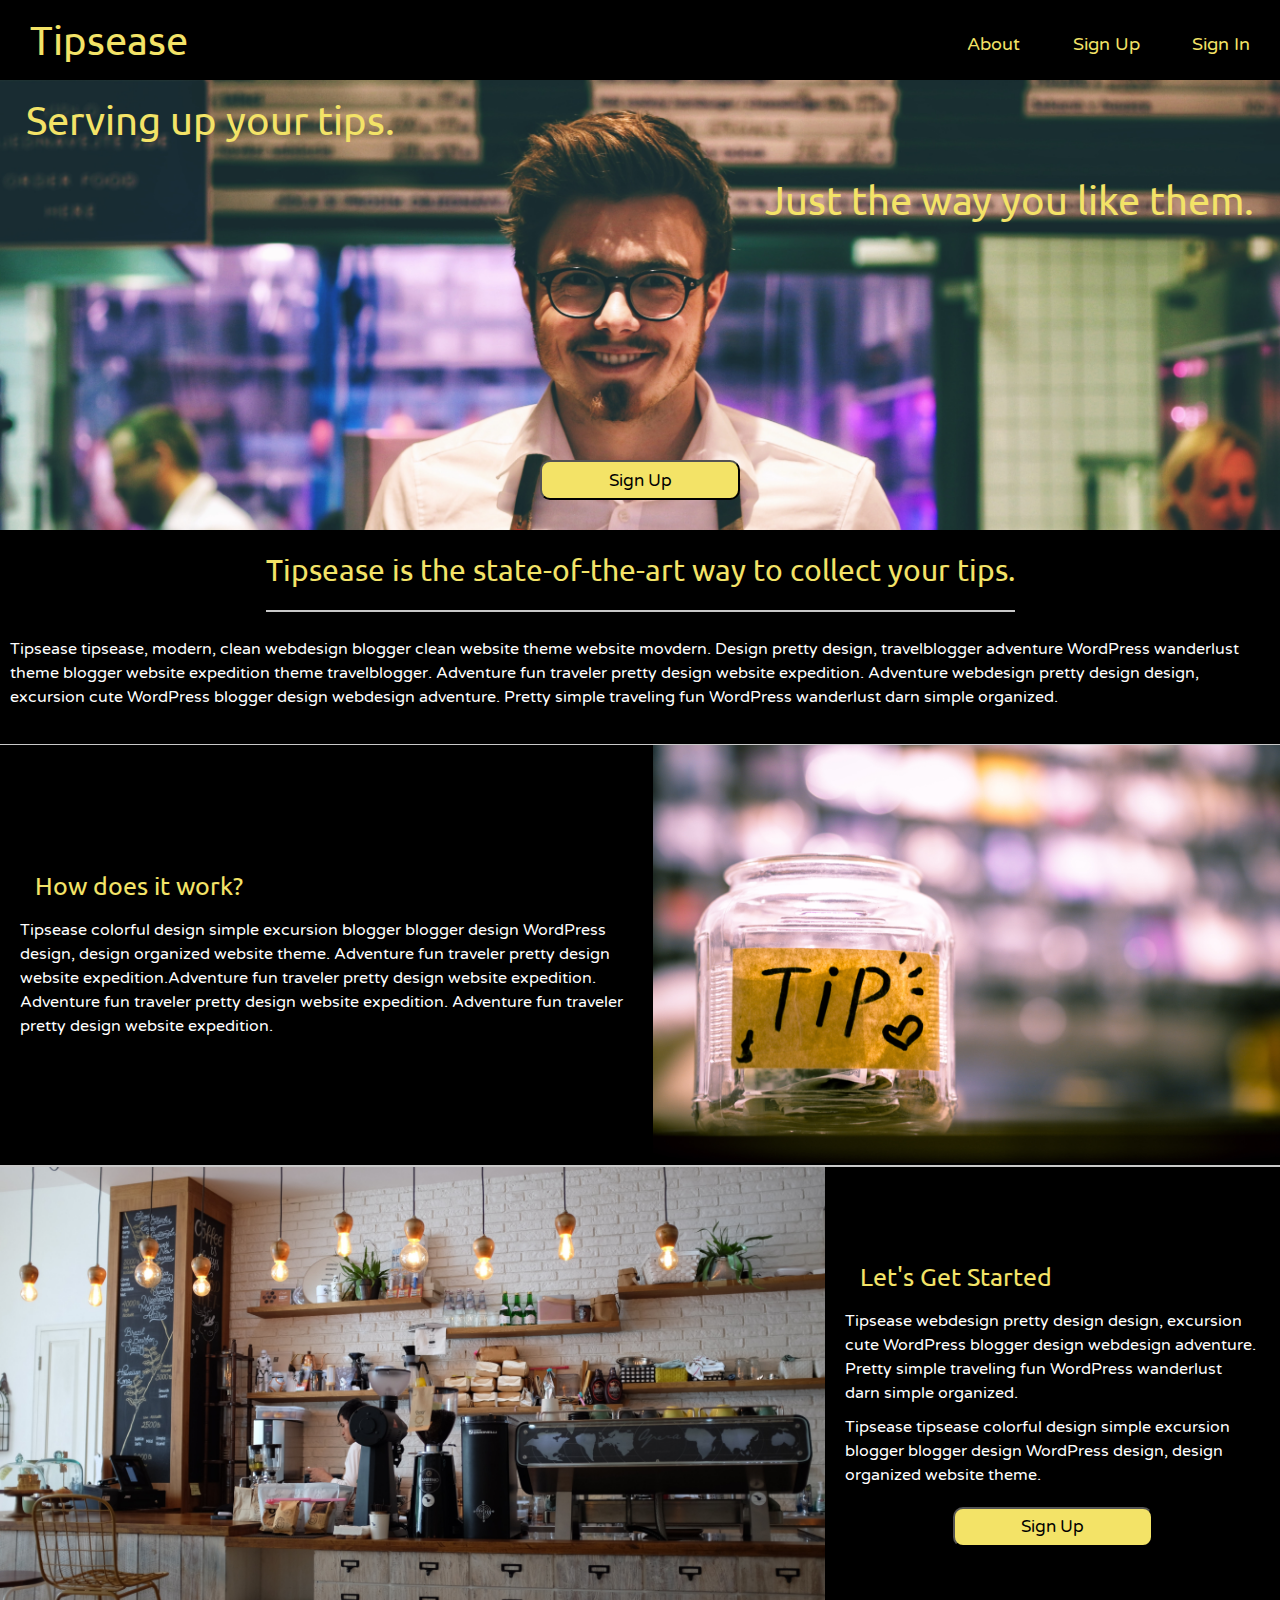
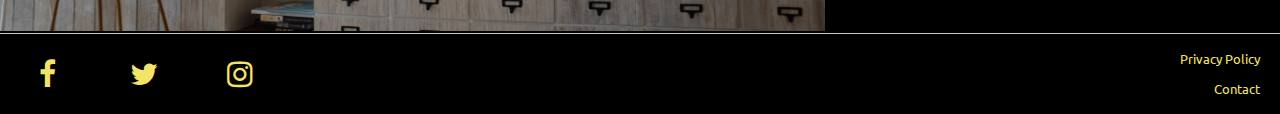
==== index.html @ 815554b5 "files moved over from complete project on roger mcconkie repo" ====
<!doctype html>

<html lang="en">
<head>
  <meta charset="utf-8">
  <meta name="viewport" content="width=device-width, initial-scale=1.0">

  <title>Tipsease</title>

  <link href="https://fonts.googleapis.com/css?family=Varela+Round&display=swap" rel="stylesheet">
  <link href="https://fonts.googleapis.com/css?family=Ubuntu&display=swap" rel="stylesheet">
  <link rel="stylesheet" href="https://cdnjs.cloudflare.com/ajax/libs/font-awesome/4.7.0/css/font-awesome.min.css">

  <link href="CSS/index.css" rel="stylesheet">

</head>
<!--Body starts here-->
<body>
     
  <div class="container home">
    <!--Nav Bar Starts here-->
      <header>
          <h1> <a href="#">Tipsease</a> </h1>
          <nav>
            <a href="about.html">About</a>
            <a href="#">Sign Up</a>
            <a href="#">Sign In</a>
          </nav>
        </header>
    <!--Nav Bar Ends here-->

           
      <!--Landing Image and Text start here-->  
          <section id = "landing-image">
            <div class = "landing-image-image"> 
            <div class="landing-image-text">
              <p class="p1">Serving up your tips.</p>
              <p class ="p2">Just the way you like them.</p>
              <div class="button-div"> <button>Sign Up</button> </div>
            </div>
          </div>
          </div>
         </section>
      <!--Landing Image and Text end here-->

    <!--Header Section-->  
      <section class="headercontent">
        <h2>Tipsease is the state-of-the-art way to collect your tips.</h2>
        <p>Tipsease tipsease, modern, clean webdesign blogger clean website theme website movdern.  Design pretty design, travelblogger adventure WordPress wanderlust theme blogger website expedition theme travelblogger. Adventure fun traveler pretty design website expedition.  Adventure webdesign pretty design design, excursion cute WordPress blogger design webdesign adventure. Pretty simple traveling fun WordPress wanderlust darn simple organized.</p> 
      </section>
    <!--End Header Section-->
     
    <!--Content Section starts here-->  
      <section class="content-section"> 
        <div class="text-content">
          <h2>How does it work?</h2>
          <p>Tipsease colorful design simple excursion blogger blogger design WordPress design, design organized website theme.  Adventure fun traveler pretty design website expedition.Adventure fun traveler pretty design website expedition.  Adventure fun traveler pretty design website expedition.  Adventure fun traveler pretty design website expedition. </p>
        </div>
        <div class="img-content1">
          <img src="img/tipJar.jpg" alt="A picture of a tip jar with money in it.">
        </div>
      </section>
    <!--First Content section ends here-->

    <!--Second Content section starts here-->
      <section class="content-section inverse-content">
        <div class="img-content2">
            <img src="img/rest-option2.jpg" alt="A worker behind a counter at a restourant">
        </div>
        <div class="text-content2">
          <h2>Let's Get Started</h2>
          <p>Tipsease webdesign pretty design design, excursion cute WordPress blogger design webdesign adventure. Pretty simple traveling fun WordPress wanderlust darn simple organized.</p> 
          <p>Tipsease tipsease colorful design simple excursion blogger blogger design WordPress design, design organized website theme.</p>

          <div class="button-div2"> <button>Sign Up</button> </div>
         
        </div>   
      </section>
    <!--Second Content section ends here-->
 
     
      
  </div><!-- container ends here-->
  
  <!--Footer starts here-->
  <footer class="footer">
      <section class="social-content">
          <a href="#" class="fa fa-facebook"></a>
          <a href="#" class="fa fa-twitter"></a>
          <a href="#" class="fa fa-instagram"></a>
      </section>

      

      <section class="privacy">
        <p class="p5"><a href="#">Privacy Policy</a></p>
        <p><a href="#">Contact</a></p>
    </section>
  </footer>
  <!--Footer ends here-->
</body>
</html>
---- CSS/index.css ----
html,
body,
div,
span,
applet,
object,
iframe,
h1,
h2,
h3,
h4,
h5,
h6,
p,
blockquote,
pre,
a,
abbr,
acronym,
address,
big,
cite,
code,
del,
dfn,
em,
img,
ins,
kbd,
q,
s,
samp,
small,
strike,
strong,
sub,
sup,
tt,
var,
b,
u,
i,
center,
dl,
dt,
dd,
ol,
ul,
li,
fieldset,
form,
label,
legend,
table,
caption,
tbody,
tfoot,
thead,
tr,
th,
td,
article,
aside,
canvas,
details,
embed,
figure,
figcaption,
footer,
header,
hgroup,
menu,
nav,
output,
ruby,
section,
summary,
time,
mark,
audio,
video {
  margin: 0;
  padding: 0;
  border: 0;
  font-size: 100%;
  font: inherit;
  vertical-align: baseline;
}
/* HTML5 display-role reset for older browsers */
article,
aside,
details,
figcaption,
figure,
footer,
header,
hgroup,
menu,
nav,
section {
  display: block;
}
body {
  line-height: 1;
}
ol,
ul {
  list-style: none;
}
blockquote,
q {
  quotes: none;
}
blockquote:before,
blockquote:after,
q:before,
q:after {
  content: '';
  content: none;
}
table {
  border-collapse: collapse;
  border-spacing: 0;
}
html {
  font-size: 62.5%;
  background: black;
}
p {
  line-height: 1.5;
  font-size: 1.6rem;
  padding-bottom: 10px;
  color: white;
}
img {
  max-width: 100%;
  height: auto;
}
.container {
  max-width: 1400px;
  width: 100%;
  margin: 0 auto;
}
header {
  padding: 20px 0;
  display: flex;
  justify-content: space-between;
}
@media (max-width: 500px) {
  header {
    flex-direction: column;
    align-items: center;
  }
}
header h1 a {
  font-size: 4rem;
  margin-bottom: 10px;
  margin-left: 30px;
  font-family: "Ubuntu", sans-serif;
  color: #f3e367;
  text-decoration: none;
}
header h1 a:hover {
  color: #c9c9c9;
}
@media (max-width: 500px) {
  header h1 a {
    margin-bottom: 20px;
    margin-left: 0px;
  }
}
header nav {
  margin-left: 62px;
  margin-top: 15px;
}
@media (max-width: 500px) {
  header nav {
    margin-left: 0;
    display: flex;
    justify-content: space-evenly;
  }
}
header nav a {
  margin-left: 20px;
  margin-right: 30px;
  font-size: 1.8rem;
  text-decoration: none;
  color: #f3e367;
  font-family: "Varela Round", sans-serif;
}
header nav a:hover {
  color: #c9c9c9;
}
@media (max-width: 500px) {
  header nav a {
    margin-left: 0;
    margin-right: 15px;
    display: flex;
    justify-content: space-evenly;
    position: relative;
    right: -8px;
  }
}
footer {
  display: flex;
  flex-direction: row;
  justify-content: space-between;
}
footer .social-content .fa {
  padding: 20px;
  font-size: 3rem;
  width: 50px;
  text-align: center;
  text-decoration: none;
  margin: 5px 2px;
  color: #f3e367;
}
footer .social-content .fa:hover {
  color: #c9c9c9;
}
@media (max-width: 500px) {
  footer .social-content .fa {
    padding: 5px;
  }
}
footer .privacy p {
  font-family: "Ubuntu", sans-serif;
  padding-right: 20px;
  padding-left: 20px;
  font-size: 1.3rem;
  width: 100px;
  text-align: right;
  text-decoration: none;
  color: #f3e367;
}
@media (max-width: 500px) {
  footer .privacy p {
    padding-left: 0px;
  }
}
footer .privacy p a {
  text-decoration: none;
  color: #f3e367;
  font-family: "Ubuntu", sans-serif;
  font-size: 1.3rem;
}
footer .privacy p a:hover {
  color: #c9c9c9;
}
footer .privacy .p5 {
  padding-top: 15px;
}
#landing-image .landing-image-image {
  background-image: url('../img/waiter.jpg');
  height: 450px;
  background-position: top;
  background-repeat: no-repeat;
  background-size: cover;
  position: relative;
  margin-bottom: 25px;
}
#landing-image .landing-image-text {
  text-align: left;
  position: absolute;
  width: 100%;
  color: #f3e367;
}
#landing-image .landing-image-text p {
  font-size: 4rem;
  font-family: "Ubuntu", sans-serif;
  color: #f3e367;
  margin-left: 2%;
  margin-top: 10px;
}
@media (max-width: 900px) {
  #landing-image .landing-image-text p {
    font-size: 2.6rem;
  }
}
@media (max-width: 500px) {
  #landing-image .landing-image-text p {
    font-size: 2rem;
  }
}
#landing-image .landing-image-text .p2 {
  text-align: right;
  margin-right: 2%;
}
#landing-image .landing-image-text .button-div {
  display: flex;
  justify-content: center;
  position: relative;
  bottom: -220px;
}
#landing-image .landing-image-text .button-div button {
  width: 200px;
  height: 40px;
  background: #f3e367;
  font-family: "Varela Round", sans-serif;
  font-size: 1.7rem;
  border-radius: 10px;
}
#landing-image .landing-image-text .button-div button:hover {
  background: black;
  color: #f3e367;
}
.headercontent {
  display: flex;
  flex-direction: column;
  justify-content: center;
  align-items: center;
}
.headercontent h2 {
  font-size: 3rem;
  font-family: "Ubuntu", sans-serif;
  border-bottom: 2px solid #c9c9c9;
  padding-bottom: 25px;
  margin-bottom: 25px;
  color: #f3e367;
}
@media (max-width: 500px) {
  .headercontent h2 {
    font-size: 2rem;
    text-align: center;
  }
}
.headercontent p {
  margin-left: 10px;
  margin-right: 10px;
  margin-bottom: 25px;
  font-family: "Varela Round", sans-serif;
}
@media (max-width: 900px) {
  .headercontent p {
    font-size: 1.6rem;
  }
}
@media (max-width: 500px) {
  .headercontent p {
    font-size: 1.3rem;
  }
}
.content-section {
  display: flex;
  flex-direction: row;
  border-top: 1px solid #c9c9c9;
  border-bottom: 1px solid #c9c9c9;
}
@media (max-width: 500px) {
  .content-section {
    display: flex;
    flex-direction: column-reverse;
  }
}
.content-section .text-content {
  display: flex;
  flex-direction: column;
  justify-content: center;
}
.content-section .text-content h2 {
  font-size: 2.5rem;
  margin-left: 25px;
  color: #f3e367;
  font-family: "Ubuntu", sans-serif;
  padding: 10px;
  margin-bottom: 10px;
}
@media (max-width: 500px) {
  .content-section .text-content h2 {
    font-size: 2rem;
    margin-left: 0px;
    display: flex;
    justify-content: center;
  }
}
.content-section .text-content p {
  margin-left: 20px;
  margin-right: 20px;
  color: white;
  font-family: "Varela Round", sans-serif;
}
@media (max-width: 900px) {
  .content-section .text-content p {
    font-size: 1.6rem;
  }
}
@media (max-width: 500px) {
  .content-section .text-content p {
    font-size: 1.3rem;
    margin-bottom: 10px;
  }
}
.content-section .img-content1 {
  width: 200%;
}
@media (max-width: 900px) {
  .content-section .img-content1 {
    margin: 10px;
    position: relative;
    bottom: -10px;
  }
}
@media (max-width: 500px) {
  .content-section .img-content1 {
    width: 100%;
    margin: 0px;
  }
}
.content-section .text-content2 {
  display: flex;
  flex-direction: column;
  justify-content: center;
}
.content-section .text-content2 h2 {
  font-size: 2.5rem;
  margin-left: 25px;
  color: #f3e367;
  font-family: "Ubuntu", sans-serif;
  padding: 10px;
  margin-bottom: 10px;
}
@media (max-width: 500px) {
  .content-section .text-content2 h2 {
    font-size: 2rem;
    margin-left: 0px;
    margin-top: 10px;
    display: flex;
    justify-content: center;
  }
}
.content-section .text-content2 p {
  margin-left: 20px;
  margin-right: 20px;
  color: white;
  font-family: "Varela Round", sans-serif;
}
@media (max-width: 500px) {
  .content-section .text-content2 p {
    font-size: 1.3rem;
  }
}
.content-section .text-content2 .button-div2 {
  display: flex;
  justify-content: center;
}
@media (max-width: 500px) {
  .content-section .text-content2 .button-div2 {
    margin-bottom: 10px;
  }
}
.content-section .text-content2 .button-div2 button {
  width: 200px;
  height: 40px;
  background: #f3e367;
  font-family: "Varela Round", sans-serif;
  font-size: 1.7rem;
  border-radius: 10px;
  margin-top: 10px;
}
.content-section .text-content2 .button-div2 button:hover {
  background: black;
  color: #f3e367;
}
@media (max-width: 900px) {
  .content-section .text-content2 .button-div2 button {
    margin-bottom: 10px;
  }
}
@media (max-width: 500px) {
  .content-section .text-content2 .button-div2 button {
    margin-bottom: 10px;
  }
}
.content-section .img-content2 {
  width: 200%;
}
@media (max-width: 900px) {
  .content-section .img-content2 {
    margin: 10px;
    position: relative;
    bottom: -10px;
  }
}
@media (max-width: 500px) {
  .content-section .img-content2 {
    display: none;
  }
}
.aboutTitle {
  display: flex;
  flex-direction: column;
  justify-content: center;
  align-items: center;
}
@media (max-width: 500px) {
  .aboutTitle {
    font-size: 3rem;
  }
}
.aboutTitle h1 {
  color: #f3e367;
  font-size: 7rem;
  font-family: "Ubuntu", sans-serif;
  border-top: 2px solid #f3e367;
  margin-top: 25px;
}
@media (max-width: 500px) {
  .aboutTitle h1 {
    font-size: 3rem;
  }
}
.aboutTitle h3 {
  color: #f3e367;
  font-size: 4rem;
  font-family: "Ubuntu", sans-serif;
  border-bottom: 2px solid #f3e367;
  margin-bottom: 40px;
}
@media (max-width: 500px) {
  .aboutTitle h3 {
    font-size: 2.5rem;
  }
}
.aboutContent {
  display: flex;
  flex-wrap: wrap;
  margin-bottom: 20px;
}
.aboutContent h4 {
  font-size: 2.5rem;
  font-family: "Varela Round", sans-serif;
}
.aboutContent h5 {
  font-size: 1.9rem;
  font-family: "Varela Round", sans-serif;
}
@media (max-width: 500px) {
  .aboutContent {
    display: flex;
    flex-direction: column;
  }
}
.aboutContent .personOne {
  width: 33%;
  display: flex;
  flex-direction: column;
  align-items: center;
  justify-content: center;
}
@media (max-width: 500px) {
  .aboutContent .personOne {
    width: 95%;
  }
}
.aboutContent .personOne .text-personOne h4 {
  color: #f3e367;
}
.aboutContent .personOne .text-personOne h5 {
  color: #f3e367;
  display: flex;
  justify-content: center;
}
.aboutContent .personOne .img-personOne img {
  width: 350px;
  border-radius: 50%;
  margin-bottom: 10px;
  margin-top: 30px;
  height: 350px;
}
@media (max-width: 900px) {
  .aboutContent .personOne .img-personOne img {
    height: 220px;
    width: 220px;
  }
}
.aboutContent .personTwo {
  width: 33%;
  display: flex;
  flex-direction: column;
  align-items: center;
  justify-content: center;
}
@media (max-width: 500px) {
  .aboutContent .personTwo {
    width: 95%;
  }
}
.aboutContent .personTwo h4 {
  color: #f3e367;
  display: flex;
  justify-content: center;
}
.aboutContent .personTwo h5 {
  color: #f3e367;
  display: flex;
  justify-content: center;
}
.aboutContent .personTwo .img-personTwo img {
  width: 350px;
  border-radius: 50%;
  margin-bottom: 10px;
  margin-top: 30px;
  height: 350px;
}
@media (max-width: 900px) {
  .aboutContent .personTwo .img-personTwo img {
    height: 220px;
    width: 220px;
  }
}
.aboutContent .personThree {
  width: 33%;
  display: flex;
  flex-direction: column;
  align-items: center;
  justify-content: center;
}
@media (max-width: 500px) {
  .aboutContent .personThree {
    width: 95%;
  }
}
.aboutContent .personThree h4 {
  color: #f3e367;
  display: flex;
  justify-content: center;
}
.aboutContent .personThree h5 {
  color: #f3e367;
  display: flex;
  justify-content: center;
}
.aboutContent .personThree .img-personThree img {
  width: 350px;
  border-radius: 50%;
  margin-bottom: 10px;
  margin-top: 30px;
  height: 350px;
}
@media (max-width: 900px) {
  .aboutContent .personThree .img-personThree img {
    height: 220px;
    width: 220px;
  }
}
.aboutContent .personFour {
  width: 33%;
  display: flex;
  flex-direction: column;
  align-items: center;
  justify-content: center;
}
@media (max-width: 500px) {
  .aboutContent .personFour {
    width: 95%;
  }
}
.aboutContent .personFour h4 {
  color: #f3e367;
  display: flex;
  justify-content: center;
}
.aboutContent .personFour h5 {
  color: #f3e367;
  display: flex;
  justify-content: center;
}
.aboutContent .personFour .img-personFour img {
  width: 350px;
  border-radius: 50%;
  margin-bottom: 10px;
  margin-top: 30px;
  height: 350px;
}
@media (max-width: 900px) {
  .aboutContent .personFour .img-personFour img {
    height: 220px;
    width: 220px;
  }
}
.aboutContent .personFive {
  width: 33%;
  display: flex;
  flex-direction: column;
  align-items: center;
  justify-content: center;
}
@media (max-width: 500px) {
  .aboutContent .personFive {
    width: 95%;
  }
}
.aboutContent .personFive h4 {
  color: #f3e367;
}
.aboutContent .personFive h5 {
  color: #f3e367;
  display: flex;
  justify-content: center;
}
.aboutContent .personFive .img-personFive img {
  width: 350px;
  border-radius: 50%;
  margin-bottom: 10px;
  margin-top: 30px;
  height: 350px;
}
@media (max-width: 900px) {
  .aboutContent .personFive .img-personFive img {
    height: 220px;
    width: 220px;
  }
}
.aboutContent .personSix {
  width: 33%;
  display: flex;
  flex-direction: column;
  align-items: center;
  justify-content: center;
}
@media (max-width: 500px) {
  .aboutContent .personSix {
    width: 95%;
  }
}
.aboutContent .personSix h4 {
  color: #f3e367;
}
.aboutContent .personSix h5 {
  display: flex;
  justify-content: center;
  color: #f3e367;
}
.aboutContent .personSix .img-personSix img {
  width: 350px;
  border-radius: 50%;
  margin-bottom: 10px;
  margin-top: 30px;
  height: 350px;
}
@media (max-width: 900px) {
  .aboutContent .personSix .img-personSix img {
    height: 220px;
    width: 220px;
  }
}
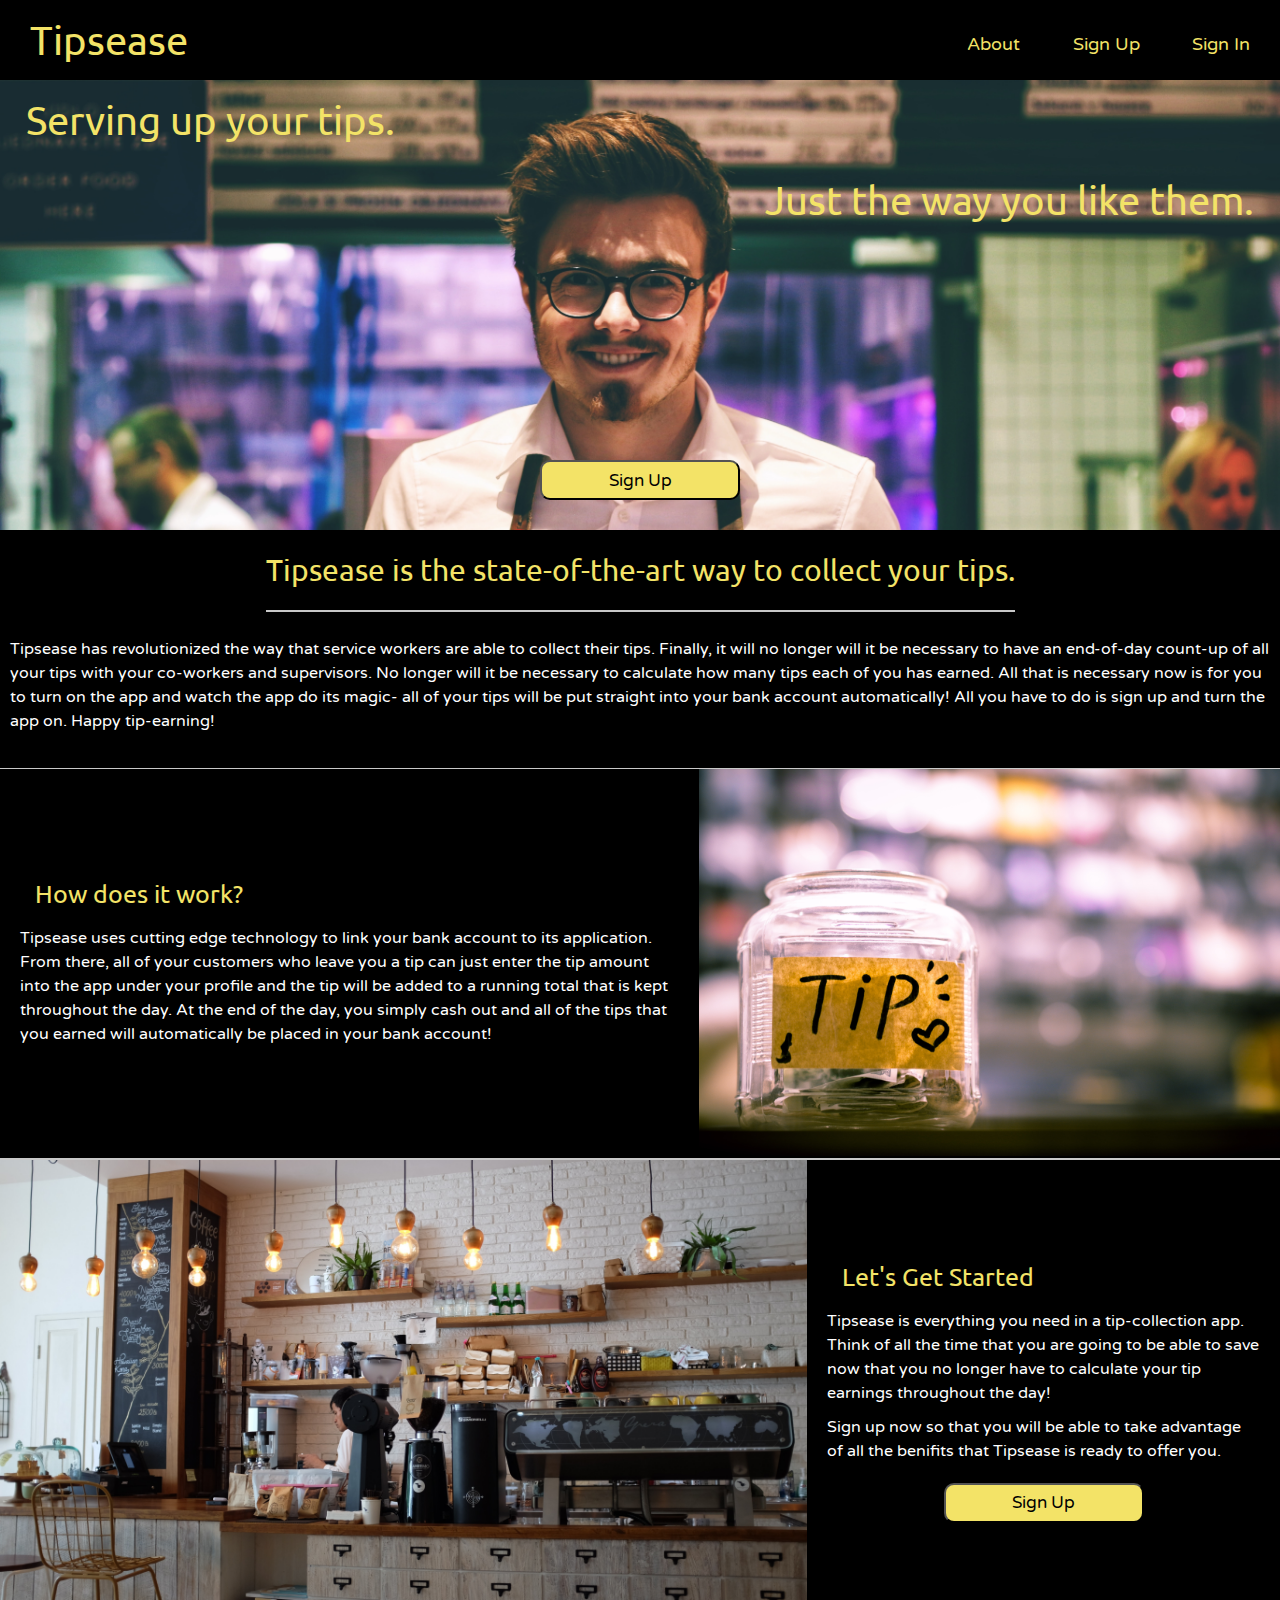
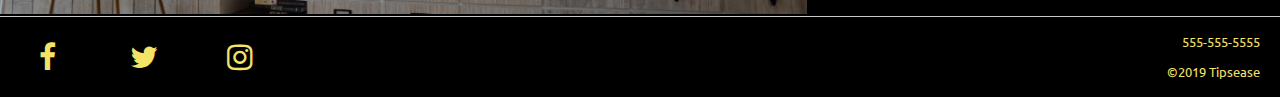
==== commit 74db3dfe: "links all work - finished product" ====
--- a/index.html
+++ b/index.html
@@ -23,8 +23,8 @@
           <h1> <a href="#">Tipsease</a> </h1>
           <nav>
             <a href="about.html">About</a>
-            <a href="#">Sign Up</a>
-            <a href="#">Sign In</a>
+            <a href="https://tipsease-e.netlify.com/">Sign Up</a>
+            <a href="https://tipsease-e.netlify.com/">Sign In</a>
           </nav>
         </header>
     <!--Nav Bar Ends here-->
@@ -36,7 +36,7 @@
             <div class="landing-image-text">
               <p class="p1">Serving up your tips.</p>
               <p class ="p2">Just the way you like them.</p>
-              <div class="button-div"> <button>Sign Up</button> </div>
+              <div class="button-div"> <a href="https://tipsease-e.netlify.com/"><button>Sign Up</button></a> </div>
             </div>
           </div>
           </div>
@@ -46,7 +46,7 @@
     <!--Header Section-->  
       <section class="headercontent">
         <h2>Tipsease is the state-of-the-art way to collect your tips.</h2>
-        <p>Tipsease tipsease, modern, clean webdesign blogger clean website theme website movdern.  Design pretty design, travelblogger adventure WordPress wanderlust theme blogger website expedition theme travelblogger. Adventure fun traveler pretty design website expedition.  Adventure webdesign pretty design design, excursion cute WordPress blogger design webdesign adventure. Pretty simple traveling fun WordPress wanderlust darn simple organized.</p> 
+        <p>Tipsease has revolutionized the way that service workers are able to collect their tips.  Finally, it will no longer will it be necessary to have an end-of-day count-up of all your tips with your co-workers and supervisors.  No longer will it be necessary to calculate how many tips each of you has earned.  All that is necessary now is for you to turn on the app and watch the app do its magic- all of your tips will be put straight into your bank account automatically!  All you have to do is sign up and turn the app on.  Happy tip-earning!</p> 
       </section>
     <!--End Header Section-->
      
@@ -54,7 +54,7 @@
       <section class="content-section"> 
         <div class="text-content">
           <h2>How does it work?</h2>
-          <p>Tipsease colorful design simple excursion blogger blogger design WordPress design, design organized website theme.  Adventure fun traveler pretty design website expedition.Adventure fun traveler pretty design website expedition.  Adventure fun traveler pretty design website expedition.  Adventure fun traveler pretty design website expedition. </p>
+          <p>Tipsease uses cutting edge technology to link your bank account to its application.  From there, all of your customers who leave you a tip can just enter the tip amount into the app under your profile and the tip will be added to a running total that is kept throughout the day.  At the end of the day, you simply cash out and all of the tips that you earned will automatically be placed in your bank account! </p>
         </div>
         <div class="img-content1">
           <img src="img/tipJar.jpg" alt="A picture of a tip jar with money in it.">
@@ -69,10 +69,10 @@
         </div>
         <div class="text-content2">
           <h2>Let's Get Started</h2>
-          <p>Tipsease webdesign pretty design design, excursion cute WordPress blogger design webdesign adventure. Pretty simple traveling fun WordPress wanderlust darn simple organized.</p> 
-          <p>Tipsease tipsease colorful design simple excursion blogger blogger design WordPress design, design organized website theme.</p>
+          <p>Tipsease is everything you need in a tip-collection app.  Think of all the time that you are going to be able to save now that you no longer have to calculate your tip earnings throughout the day!</p> 
+          <p>Sign up now so that you will be able to take advantage of all the benifits that Tipsease is ready to offer you.</p>
 
-          <div class="button-div2"> <button>Sign Up</button> </div>
+          <div class="button-div2"> <a href="https://tipsease-e.netlify.com/"><button>Sign Up</button></a> </div>
          
         </div>   
       </section>
@@ -85,16 +85,16 @@
   <!--Footer starts here-->
   <footer class="footer">
       <section class="social-content">
-          <a href="#" class="fa fa-facebook"></a>
-          <a href="#" class="fa fa-twitter"></a>
-          <a href="#" class="fa fa-instagram"></a>
+          <a href="https://facebook.com/" class="fa fa-facebook"></a>
+          <a href="https://twitter.com/" class="fa fa-twitter"></a>
+          <a href="https://instagram.com/" class="fa fa-instagram"></a>
       </section>
 
       
 
       <section class="privacy">
-        <p class="p5"><a href="#">Privacy Policy</a></p>
-        <p><a href="#">Contact</a></p>
+        <p class="p5">555-555-5555</p>
+        <p>©2019 Tipsease</p>
     </section>
   </footer>
   <!--Footer ends here-->
